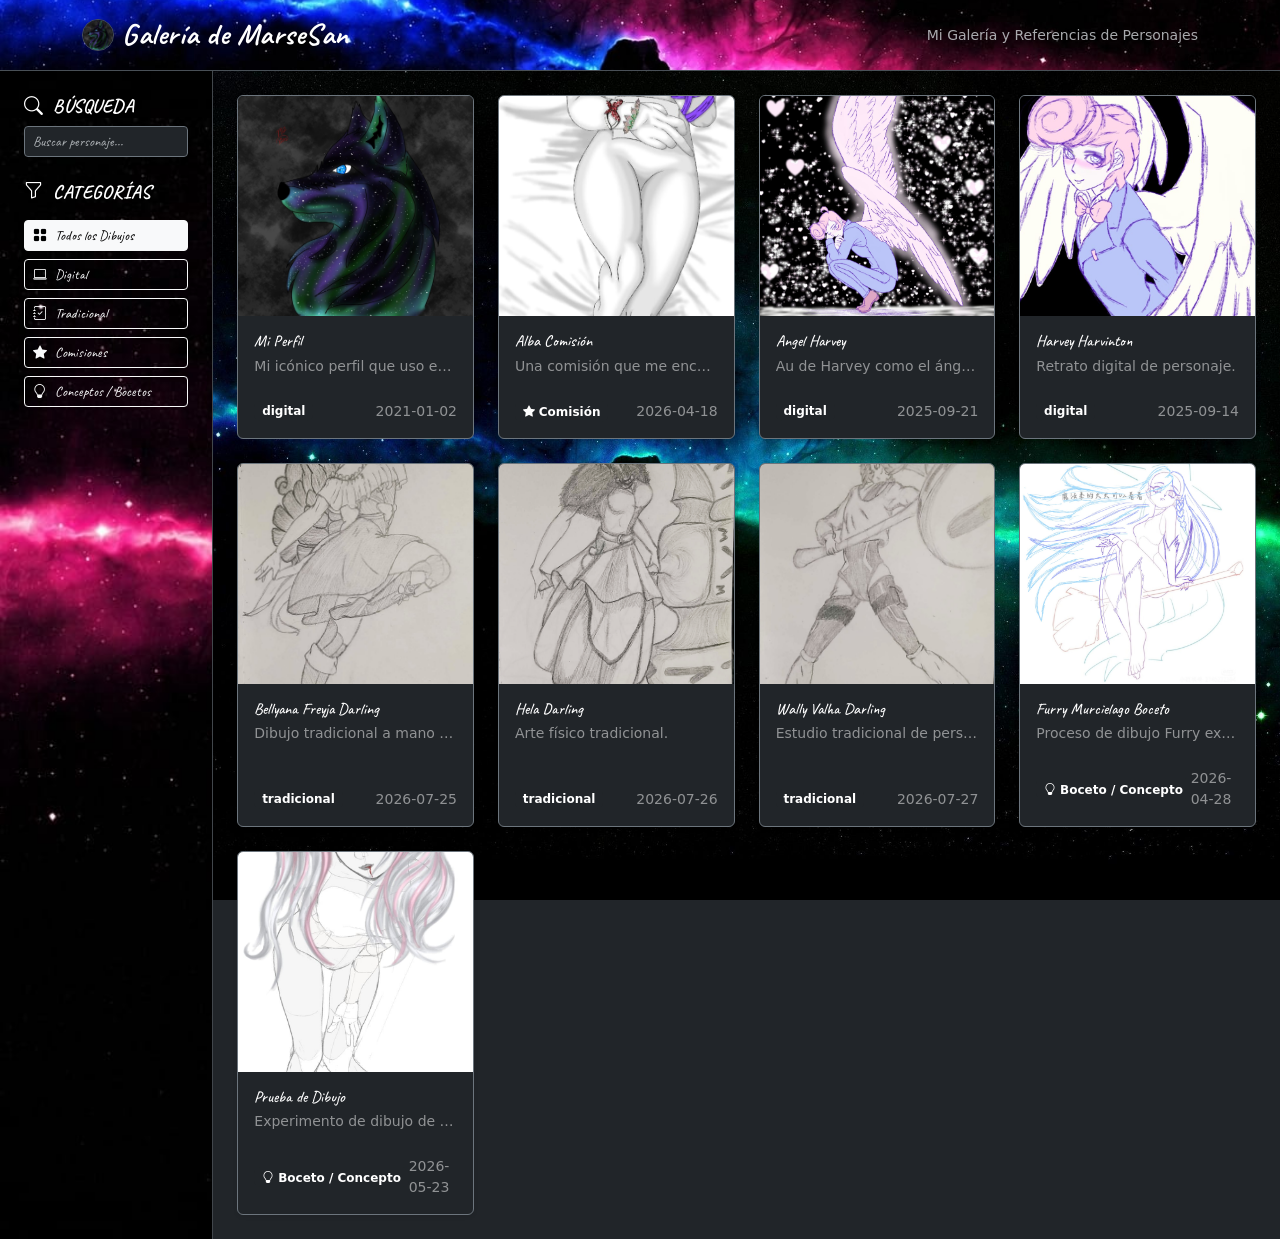
==== index.html @ 89376628 "Add files via upload" ====
<!DOCTYPE html>
<html lang="es" data-bs-theme="dark">
<head>
  <meta charset="UTF-8">
  <meta name="viewport" content="width=device-width, initial-scale=1.0">
  <title>Galería de MarseSan</title>
  <!--Foto de Perfil como Icono-->
  <link rel="icon" href="Atributos/Dibujos/DibujoDigital/Perfil.jpeg" type="image/jpeg">
  <!-- Bootstrap 5 CSS -->
  <link href="https://cdn.jsdelivr.net/npm/bootstrap@5.3.3/dist/css/bootstrap.min.css" rel="stylesheet">
  <!-- Bootstrap Icons -->
  <link rel="stylesheet" href="https://cdn.jsdelivr.net/npm/bootstrap-icons@1.11.3/font/bootstrap-icons.min.css">
  <!-- Estilos Personalizados -->
  <link rel="stylesheet" href="Atributos/css/style.css">
  <!-- Google Fonts: Importar fuente cursiva artística (Caveat) -->
  <link rel="preconnect" href="https://fonts.gstatic.com" crossorigin>
  <link href="https://fonts.googleapis.com/css2?family=Caveat:wght@600;700&display=swap" rel="stylesheet">
</head>
<body>

  <!-- Navegación superior -->
  <nav class="navbar navbar-expand-lg border-bottom galaxy">
    <div class="container">
      <a class="navbar-brand d-flex align-items-center gap-2 text-white font-artistic" href="#">
        <img src="Atributos/Dibujos/DibujoDigital/Perfil.jpeg"
             id="profileTrigger"
             alt="Perfil de Marse"
             class="perfil rounded-circle border border-1 border-white-50"
             style="width: 32px; height: 32px; object-fit: cover; cursor: pointer;">
        <span class="fw-bold cursiva">Galería de MarseSan</span>
      </a>
      <span id="galleryTitle" class="navbar-text small text-body-secondary d-none d-sm-inline">
        Mi Galería y Referencias de Personajes
      </span>
    </div>
  </nav>

  <!-- Contenido Principal -->
  <main class="container-fluid p-0">
    <div class="row g-0">

      <!-- COLUMNA IZQUIERDA (SIDEBAR ESTÁTICO EN SCROLL) -->
      <aside class="col-12 col-md-3 col-lg-2 sidebar-galaxy border-end border-secondary-subtle p-4 sidebar-cursiva">
        <!-- CORREGIDO: Se agregó la etiqueta <div> que faltaba aquí -->
        <div class="sticky-top d-flex flex-column justify-content-between" style="top: 20px; z-index: 10; min-height: calc(100vh - 100px);">
          
          <div>
            <!-- BUSCADOR EN TIEMPO REAL -->
            <h6 class="text-uppercase fw-bold text-white small mb-2">
              <i class="bi bi-search me-1"></i> Búsqueda
            </h6>
            <div class="input-group mb-4">
              <input type="text" id="searchInput" class="form-control form-control-sm bg-dark text-white border-secondary" placeholder="Buscar personaje...">
            </div>

            <!-- CATEGORÍAS Y FILTROS -->
            <h6 class="text-uppercase fw-bold text-white small mb-3">
              <i class="bi bi-funnel me-1"></i> Categorías
            </h6>
            
            <div class="d-flex flex-column gap-2 mb-4">
              <button class="btn btn-sm btn-outline-light active btn-filter text-start w-100" data-filter="all">
                <i class="bi bi-grid-fill me-2"></i>Todos los Dibujos
              </button>
              <button class="btn btn-sm btn-outline-light btn-filter text-start w-100" data-filter="digital">
                <i class="bi bi-laptop me-2"></i>Digital
              </button>
              <button class="btn btn-sm btn-outline-light btn-filter text-start w-100" data-filter="tradicional">
                <i class="bi bi-journal-check me-2"></i>Tradicional
              </button>
              <button class="btn btn-sm btn-outline-light btn-filter text-start w-100" data-filter="comision">
                <i class="bi bi-star-fill me-2"></i>Comisiones
              </button>
              <button class="btn btn-sm btn-outline-light btn-filter text-start w-100" data-filter="concepto">
                <i class="bi bi-lightbulb me-2"></i>Conceptos / Bocetos
              </button>
            </div>
          </div>

          <!-- BOTÓN DE COMISIONES (Oculto por defecto) -->
          <div id="commissionSidebarBtn" class="pt-3 border-top border-secondary mt-auto d-none">
            <button class="btn btn-outline-light w-100 font-artistic d-flex align-items-center justify-content-center gap-2 shadow-sm text-white fw-bold"
                    data-bs-toggle="modal"
                    data-bs-target="#commissionModal">
              <i class="bi bi-palette-fill"></i>
              <span>Encargar Comisión</span>
            </button>
          </div>

        </div>
      </aside>

      <!-- COLUMNA DERECHA (GRID DE GALERÍA) -->
      <section class="col-12 col-md-9 col-lg-10 p-4 dark-galaxy">
        <div class="row g-4" id="galleryGrid">
          <!-- Las tarjetas se inyectan dinámicamente con JavaScript -->
        </div>
      </section>

    </div>
  </main>

  <!-- Modal Visor de Dibujo (Lightbox Protegido) -->
  <div class="modal fade" id="artModal" tabindex="-1" aria-labelledby="modalTitle" aria-hidden="true">
    <div class="modal-dialog modal-xl modal-dialog-centered">
      <div class="modal-content bg-body-tertiary border-secondary">
        <div class="modal-header border-bottom-0">
          <h1 class="modal-title fs-5 font-artistic" id="modalTitle">Título de la Obra</h1>
          <button type="button" class="btn-close" data-bs-dismiss="modal" aria-label="Cerrar"></button>
        </div>
        <div class="modal-body p-3">
          <div class="row g-4">
            
            <!-- Imagen en Alta Res con Capa Protectora -->
            <div class="col-12 col-lg-8 text-center bg-black rounded p-2 d-flex align-items-center justify-content-center position-relative unselectable">
              <img id="modalImage" src="" class="img-fluid rounded protected-image" style="max-height: 75vh; object-fit: contain;" alt="Ilustración">
              <!-- Capa invisible para bloquear clic derecho y descarga directa -->
              <div class="image-protection-overlay"></div>
            </div>
  
            <!-- Detalles Técnicos, Descripción y Comentarios -->
            <div class="col-12 col-lg-4 d-flex flex-column" style="max-height: 75vh;">
              
              <!-- Detalles y Descripción -->
              <div class="mb-2">
                <div class="d-flex align-items-center gap-2 mb-3">
                  <span id="modalCategory" class="badge bg-primary">Categoría</span>
                  <span id="modalDate" class="text-body-secondary small ms-2">Fecha</span>
                </div>
                
                <h6 class="fw-bold"><i class="bi bi-journal-text me-1"></i> Descripción:</h6>
                <p id="modalDescription" class="small text-body-secondary bg-body p-3 rounded border mb-2" style="max-height: 120px; overflow-y: auto;">
                  Detalles de la ilustración.
                </p>
  
                <!-- Botón opcional para ver Lore en Wattpad u otro sitio -->
                <a id="modalLoreBtn" href="#" target="_blank" class="btn btn-sm btn-outline-info w-100 font-artistic d-none">
                  <i class="bi bi-book me-1"></i> Ver Lore de la Historia
                </a>
              </div>
  
              <!-- Nueva Sección de Comentarios (Ocupa el espacio restante) -->
              <div class="d-flex flex-column flex-grow-1 overflow-hidden mt-2">
                <h6 class="fw-bold"><i class="bi bi-chat-dots me-1"></i> Comentarios:</h6>
                
                <!-- Lista de comentarios con Scroll -->
                <div id="commentsList" class="flex-grow-1 p-2 bg-body rounded border mb-2 overflow-y-auto" style="min-height: 120px;">
                  <p class="text-body-secondary small text-center my-3" id="noCommentsText">Sé el primero en comentar esta ilustración ✨</p>
                </div>
  
                <!-- Formulario -->
                <form id="commentForm" class="d-flex flex-column gap-2 mt-auto">
                  <input type="text" id="commentAuthor" class="form-control form-control-sm bg-body text-body" placeholder="Tu usuario de Wattpad" required>
                  <div class="input-group input-group-sm">
                    <input type="text" id="commentText" class="form-control bg-body text-body" placeholder="Escribe un comentario..." required>
                    <button type="submit" class="btn btn-primary font-artistic">
                      <i class="bi bi-send-fill"></i>
                    </button>
                  </div>
                </form>
              </div>
  
              <!-- Control de descarga exclusivo para Modo Admin -->
              <div id="adminControls" class="pt-3 border-top mt-3 d-none">
                <a id="modalDownload" href="#" download class="btn btn-warning btn-sm w-100 font-artistic">
                  <i class="bi bi-download me-1"></i> Descargar Imagen Original (Admin)
                </a>
              </div>
  
            </div>
  
          </div>
        </div>
      </div>
    </div>
  </div>

  <!-- Modal de Contacto por Discord para Comisiones -->
  <div class="modal fade" id="commissionModal" tabindex="-1" aria-labelledby="commissionModalTitle" aria-hidden="true">
    <div class="modal-dialog modal-dialog-centered">
      <div class="modal-content bg-body-tertiary border-secondary text-white">
        <div class="modal-header border-bottom-0">
          <h5 class="modal-title font-artistic" id="commissionModalTitle">✨ Solicitar Comisión de Arte</h5>
          <button type="button" class="btn-close" data-bs-dismiss="modal" aria-label="Cerrar"></button>
        </div>
        <div class="modal-body p-4 text-center">
          <i class="bi bi-palette fs-1 text-white mb-2"></i>
          <h6 class="font-artistic text-white fs-5 mb-2">¡Hablemos de tu idea!</h6>
          
          <p class="small text-white-50 mb-3">
            Actualmente gestiono las comisiones de manera directa por <strong>Discord</strong> para acordar referencias, detalles y precios cómodamente.
          </p>

          <!-- Caja con tu nombre de usuario (Estilo Oscuro con Bordes Blancos) -->
          <div class="input-group input-group-sm mb-3">
            <span class="input-group-text bg-black text-white border-white">
              <i class="bi bi-discord"></i>
            </span>
            <input type="text" id="discordUserTag" class="form-control bg-black text-white border-white text-center font-monospace" value="marselinesantillan" readonly>
            <button class="btn btn-outline-light" type="button" id="btnCopyDiscord" title="Copiar Usuario">
              <i class="bi bi-copy"></i>
            </button>
          </div>

          <div class="d-grid gap-2">
            <a href="https://discord.com/users/804399010760228956" target="_blank" class="btn btn-outline-light font-artistic fw-bold">
              <i class="bi bi-chat-dots-fill me-1"></i> Abrir Chat / Enviar Solicitud en Discord
            </a>
          </div>
        </div>
      </div>
    </div>
  </div>

  <!-- Scripts: Bootstrap JS y Lógica de Interacción -->
  <script src="https://cdn.jsdelivr.net/npm/bootstrap@5.3.3/dist/js/bootstrap.bundle.min.js"></script>
  <script src="Atributos/js/main.js"></script>
</body>
</html>
---- Atributos/css/style.css ----
/* Estilos personalizados para la Galería de Arte MarseSan */

/* Tipografía Artística (Caveat) */
.cursiva {
  font-family: 'Caveat', cursive;
  font-size: 1.85rem;
  letter-spacing: 0.5px;
}

.sidebar-cursiva {
  font-family: 'Caveat', cursive;
  font-size: 1.35rem;
  letter-spacing: 0.5px;
}

.font-artistic {
  font-family: 'Caveat', cursive;
}

/* Efecto Hover en Tarjetas de la Galería */
.card-hover {
  transition: transform 0.2s ease-in-out, box-shadow 0.2s ease-in-out;
}

.card-hover:hover {
  transform: translateY(-5px);
  box-shadow: 0 10px 20px rgba(0, 0, 0, 0.5) !important;
}

/* Estilos de Fondos Temáticos (Galaxia) */
.galaxy {
  background-image: url('../Fondos/GalaxiaBlue.jpeg');
  background-size: cover;
  background-position: center;
  border-bottom: 1px solid rgba(255, 255, 255, 0.1);
}

.sidebar-galaxy {
  background-image: url('../Fondos/Galaxia.jpeg');
  background-size: cover;
  background-position: left center;
  border-right: 1px solid rgba(255, 255, 255, 0.1);
  min-height: 100vh;
}

.dark-galaxy {
  background-color: #050508;
  background-image: url('../Fondos/GalaxiaDark.jpg');
  background-size: cover;
  background-position: center;
  background-attachment: fixed;
  min-height: 100vh;
}

/* Foto de Perfil */
.perfil {
  width: 32px;
  height: 32px;
  object-fit: cover;
  transition: border-color 0.3s ease;
}

/* --- PROTECCIÓN DE ARTE Y CAPA ANTI-DESCARGA --- */
.unselectable, 
.protected-image {
  -webkit-user-select: none;
  -moz-user-select: none;
  -ms-user-select: none;
  user-select: none;
  -webkit-user-drag: none;
}

/* Capa transparente sobre la imagen en el modal */
.image-protection-overlay {
  position: absolute;
  top: 0;
  left: 0;
  width: 100%;
  height: 100%;
  z-index: 10;
  background: transparent;
}

.sidebar {
  min-height: calc(100vh - 70px);
}
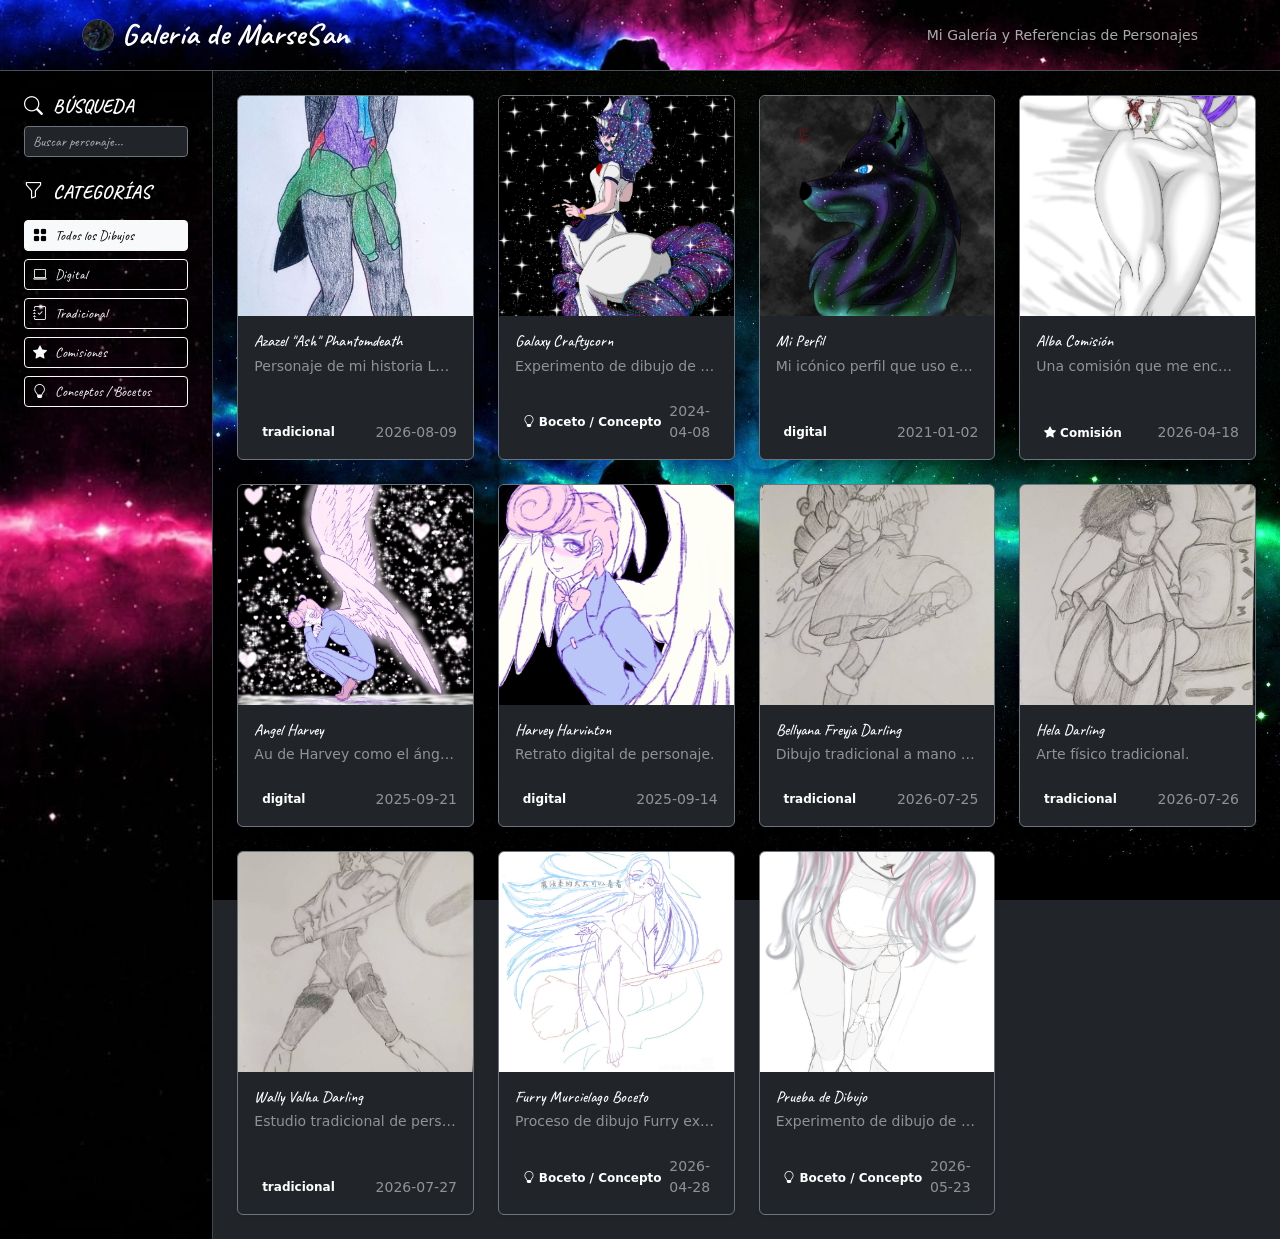
==== commit 44b63347: "Update Firebase index.html" ====
--- a/index.html
+++ b/index.html
@@ -41,7 +41,6 @@
 
       <!-- COLUMNA IZQUIERDA (SIDEBAR ESTÁTICO EN SCROLL) -->
       <aside class="col-12 col-md-3 col-lg-2 sidebar-galaxy border-end border-secondary-subtle p-4 sidebar-cursiva">
-        <!-- CORREGIDO: Se agregó la etiqueta <div> que faltaba aquí -->
         <div class="sticky-top d-flex flex-column justify-content-between" style="top: 20px; z-index: 10; min-height: calc(100vh - 100px);">
           
           <div>
@@ -139,7 +138,7 @@
                 </a>
               </div>
   
-              <!-- Nueva Sección de Comentarios (Ocupa el espacio restante) -->
+              <!-- Nueva Sección de Comentarios -->
               <div class="d-flex flex-column flex-grow-1 overflow-hidden mt-2">
                 <h6 class="fw-bold"><i class="bi bi-chat-dots me-1"></i> Comentarios:</h6>
                 
@@ -191,7 +190,7 @@
             Actualmente gestiono las comisiones de manera directa por <strong>Discord</strong> para acordar referencias, detalles y precios cómodamente.
           </p>
 
-          <!-- Caja con tu nombre de usuario (Estilo Oscuro con Bordes Blancos) -->
+          <!-- Caja con tu nombre de usuario -->
           <div class="input-group input-group-sm mb-3">
             <span class="input-group-text bg-black text-white border-white">
               <i class="bi bi-discord"></i>
@@ -212,8 +211,39 @@
     </div>
   </div>
 
-  <!-- Scripts: Bootstrap JS y Lógica de Interacción -->
+  <!-- Scripts: Bootstrap JS -->
   <script src="https://cdn.jsdelivr.net/npm/bootstrap@5.3.3/dist/js/bootstrap.bundle.min.js"></script>
+
+  <!-- Inicialización de Firebase SDK con tus credenciales exactas -->
+  <script type="module">
+    import { initializeApp } from "https://www.gstatic.com/firebasejs/10.8.0/firebase-app.js";
+    import { 
+      getFirestore, 
+      collection, 
+      addDoc, 
+      query, 
+      where, 
+      onSnapshot, 
+      serverTimestamp 
+    } from "https://www.gstatic.com/firebasejs/10.8.0/firebase-firestore.js";
+
+    const firebaseConfig = {
+      apiKey: "AIzaSyBrIcFw7ixTo7_dsSouek-bVeg6BlB0jHw",
+      authDomain: "galeria-de-marsesan.firebaseapp.com",
+      projectId: "galeria-de-marsesan",
+      storageBucket: "galeria-de-marsesan.firebasestorage.app",
+      messagingSenderId: "34057008394",
+      appId: "1:34057008394:web:5a82519481ba6609a3f6f3"
+    };
+
+    const app = initializeApp(firebaseConfig);
+    const db = getFirestore(app);
+
+    window.dbFirestore = db;
+    window.fsMethods = { collection, addDoc, query, where, onSnapshot, serverTimestamp };
+  </script>
+
+  <!-- Lógica de Interacción Principal -->
   <script src="Atributos/js/main.js"></script>
 </body>
-</html>+</html>
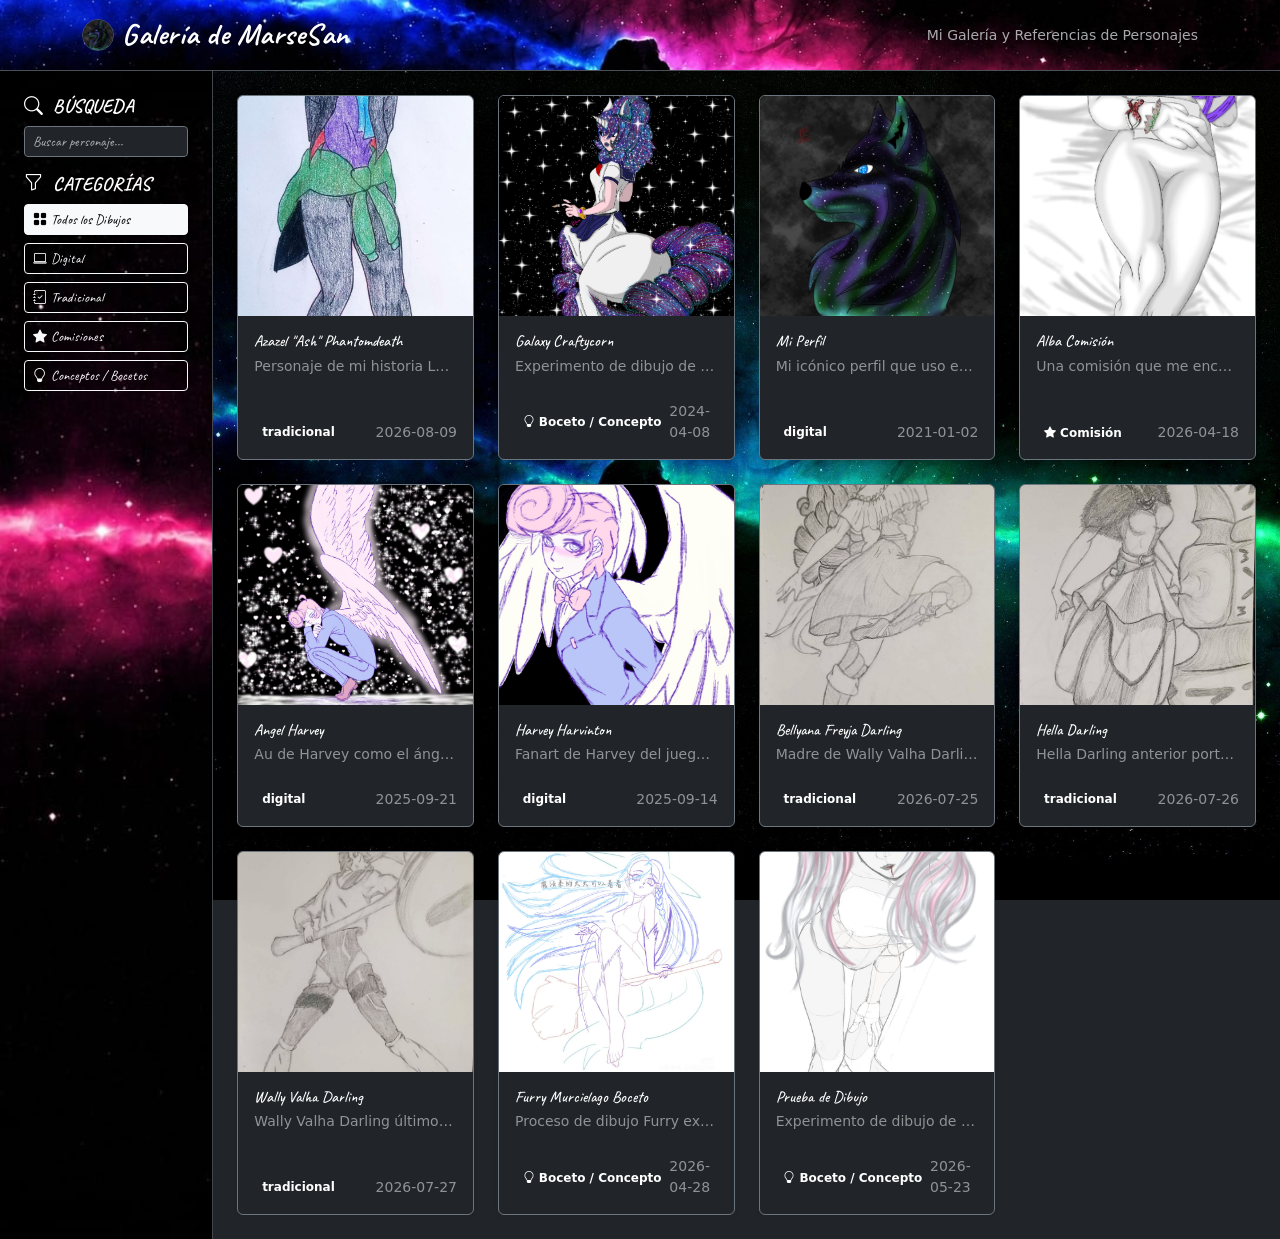
==== commit 38a721fa: "Celular index.html" ====
--- a/index.html
+++ b/index.html
@@ -39,46 +39,46 @@
   <main class="container-fluid p-0">
     <div class="row g-0">
 
-      <!-- COLUMNA IZQUIERDA (SIDEBAR ESTÁTICO EN SCROLL) -->
-      <aside class="col-12 col-md-3 col-lg-2 sidebar-galaxy border-end border-secondary-subtle p-4 sidebar-cursiva">
-        <div class="sticky-top d-flex flex-column justify-content-between" style="top: 20px; z-index: 10; min-height: calc(100vh - 100px);">
+      <!-- COLUMNA IZQUIERDA (SIDEBAR ADAPTATIVO EN CELULARES) -->
+      <aside class="col-12 col-md-3 col-lg-2 sidebar-galaxy border-end border-secondary-subtle p-3 p-md-4 sidebar-cursiva">
+        <div class="sticky-top d-flex flex-column justify-content-between sidebar-content-container">
           
           <div>
             <!-- BUSCADOR EN TIEMPO REAL -->
             <h6 class="text-uppercase fw-bold text-white small mb-2">
               <i class="bi bi-search me-1"></i> Búsqueda
             </h6>
-            <div class="input-group mb-4">
+            <div class="input-group mb-3">
               <input type="text" id="searchInput" class="form-control form-control-sm bg-dark text-white border-secondary" placeholder="Buscar personaje...">
             </div>
 
             <!-- CATEGORÍAS Y FILTROS -->
-            <h6 class="text-uppercase fw-bold text-white small mb-3">
+            <h6 class="text-uppercase fw-bold text-white small mb-2">
               <i class="bi bi-funnel me-1"></i> Categorías
             </h6>
             
-            <div class="d-flex flex-column gap-2 mb-4">
-              <button class="btn btn-sm btn-outline-light active btn-filter text-start w-100" data-filter="all">
-                <i class="bi bi-grid-fill me-2"></i>Todos los Dibujos
-              </button>
-              <button class="btn btn-sm btn-outline-light btn-filter text-start w-100" data-filter="digital">
-                <i class="bi bi-laptop me-2"></i>Digital
-              </button>
-              <button class="btn btn-sm btn-outline-light btn-filter text-start w-100" data-filter="tradicional">
-                <i class="bi bi-journal-check me-2"></i>Tradicional
-              </button>
-              <button class="btn btn-sm btn-outline-light btn-filter text-start w-100" data-filter="comision">
-                <i class="bi bi-star-fill me-2"></i>Comisiones
-              </button>
-              <button class="btn btn-sm btn-outline-light btn-filter text-start w-100" data-filter="concepto">
-                <i class="bi bi-lightbulb me-2"></i>Conceptos / Bocetos
+            <div class="d-flex flex-md-column gap-2 mb-3 filter-scroll-container">
+              <button class="btn btn-sm btn-outline-light active btn-filter text-start text-nowrap" data-filter="all">
+                <i class="bi bi-grid-fill me-1"></i>Todos los Dibujos
+              </button>
+              <button class="btn btn-sm btn-outline-light btn-filter text-start text-nowrap" data-filter="digital">
+                <i class="bi bi-laptop me-1"></i>Digital
+              </button>
+              <button class="btn btn-sm btn-outline-light btn-filter text-start text-nowrap" data-filter="tradicional">
+                <i class="bi bi-journal-check me-1"></i>Tradicional
+              </button>
+              <button class="btn btn-sm btn-outline-light btn-filter text-start text-nowrap" data-filter="comision">
+                <i class="bi bi-star-fill me-1"></i>Comisiones
+              </button>
+              <button class="btn btn-sm btn-outline-light btn-filter text-start text-nowrap" data-filter="concepto">
+                <i class="bi bi-lightbulb me-1"></i>Conceptos / Bocetos
               </button>
             </div>
           </div>
 
           <!-- BOTÓN DE COMISIONES (Oculto por defecto) -->
-          <div id="commissionSidebarBtn" class="pt-3 border-top border-secondary mt-auto d-none">
-            <button class="btn btn-outline-light w-100 font-artistic d-flex align-items-center justify-content-center gap-2 shadow-sm text-white fw-bold"
+          <div id="commissionSidebarBtn" class="pt-2 border-top border-secondary mt-auto d-none">
+            <button class="btn btn-outline-light w-100 font-artistic d-flex align-items-center justify-content-center gap-2 shadow-sm text-white fw-bold btn-sm"
                     data-bs-toggle="modal"
                     data-bs-target="#commissionModal">
               <i class="bi bi-palette-fill"></i>
@@ -116,7 +116,7 @@
               <!-- Capa invisible para bloquear clic derecho y descarga directa -->
               <div class="image-protection-overlay"></div>
             </div>
-  
+
             <!-- Detalles Técnicos, Descripción y Comentarios -->
             <div class="col-12 col-lg-4 d-flex flex-column" style="max-height: 75vh;">
               
@@ -131,13 +131,13 @@
                 <p id="modalDescription" class="small text-body-secondary bg-body p-3 rounded border mb-2" style="max-height: 120px; overflow-y: auto;">
                   Detalles de la ilustración.
                 </p>
-  
+
                 <!-- Botón opcional para ver Lore en Wattpad u otro sitio -->
                 <a id="modalLoreBtn" href="#" target="_blank" class="btn btn-sm btn-outline-info w-100 font-artistic d-none">
                   <i class="bi bi-book me-1"></i> Ver Lore de la Historia
                 </a>
               </div>
-  
+
               <!-- Nueva Sección de Comentarios -->
               <div class="d-flex flex-column flex-grow-1 overflow-hidden mt-2">
                 <h6 class="fw-bold"><i class="bi bi-chat-dots me-1"></i> Comentarios:</h6>
@@ -146,7 +146,7 @@
                 <div id="commentsList" class="flex-grow-1 p-2 bg-body rounded border mb-2 overflow-y-auto" style="min-height: 120px;">
                   <p class="text-body-secondary small text-center my-3" id="noCommentsText">Sé el primero en comentar esta ilustración ✨</p>
                 </div>
-  
+
                 <!-- Formulario -->
                 <form id="commentForm" class="d-flex flex-column gap-2 mt-auto">
                   <input type="text" id="commentAuthor" class="form-control form-control-sm bg-body text-body" placeholder="Tu usuario de Wattpad" required>
@@ -158,16 +158,16 @@
                   </div>
                 </form>
               </div>
-  
+
               <!-- Control de descarga exclusivo para Modo Admin -->
               <div id="adminControls" class="pt-3 border-top mt-3 d-none">
                 <a id="modalDownload" href="#" download class="btn btn-warning btn-sm w-100 font-artistic">
                   <i class="bi bi-download me-1"></i> Descargar Imagen Original (Admin)
                 </a>
               </div>
-  
-            </div>
-  
+
+            </div>
+
           </div>
         </div>
       </div>
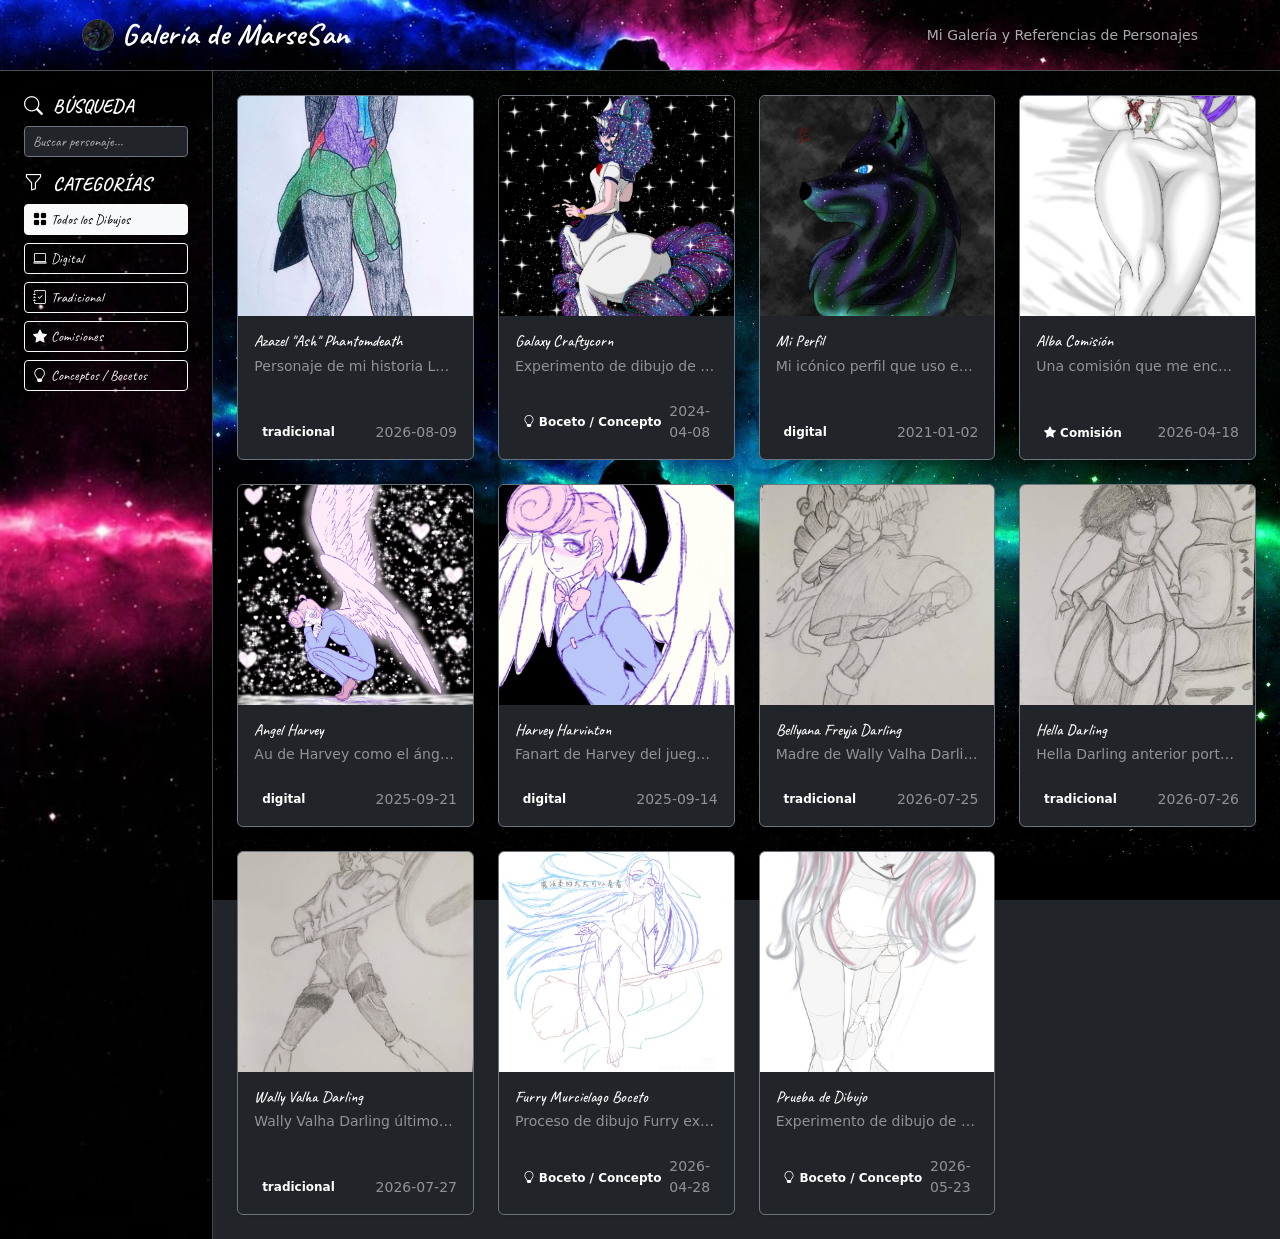
==== commit 33edad55: "Update index.html" ====
--- a/index.html
+++ b/index.html
@@ -6,6 +6,11 @@
   <title>Galería de MarseSan</title>
   <!--Foto de Perfil como Icono-->
   <link rel="icon" href="Atributos/Dibujos/DibujoDigital/Perfil.jpeg" type="image/jpeg">
+  <!-- Icono para Accesos Directos en Pantalla de Inicio (Android / iOS) -->
+  <link rel="icon" href="Atributos/Dibujos/DibujoDigital/Perfil.jpeg" type="image/jpeg">
+  <link rel="apple-touch-icon" href="Atributos/Dibujos/DibujoDigital/Perfil.jpeg">
+  <!-- Archivo de Configuración de Web App en carpeta propia -->
+  <link rel="manifest" href="Atributos/json/manifest.json">
   <!-- Bootstrap 5 CSS -->
   <link href="https://cdn.jsdelivr.net/npm/bootstrap@5.3.3/dist/css/bootstrap.min.css" rel="stylesheet">
   <!-- Bootstrap Icons -->
--- a/Atributos/css/style.css
+++ b/Atributos/css/style.css
@@ -40,7 +40,6 @@
   background-size: cover;
   background-position: left center;
   border-right: 1px solid rgba(255, 255, 255, 0.1);
-  min-height: 100vh;
 }
 
 .dark-galaxy {
@@ -81,6 +80,47 @@
   background: transparent;
 }
 
-.sidebar {
-  min-height: calc(100vh - 70px);
-}+
+/* --- AJUSTES RESPONSIVE (MÓVIL VS ESCRITORIO) --- */
+
+/* Solo para pantallas grandes (Laptops y Computadoras de escritorio) */
+@media (min-width: 768px) {
+  .sidebar-galaxy,
+  .sidebar {
+    min-height: calc(100vh - 70px);
+  }
+
+  .sidebar-content-container {
+    top: 20px;
+    z-index: 10;
+    min-height: calc(100vh - 100px);
+  }
+}
+
+/* Solo para celulares y dispositivos pequeños */
+@media (max-width: 767.98px) {
+  .sidebar-galaxy,
+  .sidebar {
+    min-height: auto !important;
+  }
+
+  .sidebar-content-container {
+    min-height: auto !important;
+  }
+
+  /* Hace que las categorías sean una barra deslizante horizontal */
+  .filter-scroll-container {
+    overflow-x: auto;
+    white-space: nowrap;
+    padding-bottom: 6px;
+  }
+
+  .filter-scroll-container::-webkit-scrollbar {
+    height: 3px;
+  }
+
+  .filter-scroll-container::-webkit-scrollbar-thumb {
+    background: rgba(255, 255, 255, 0.25);
+    border-radius: 3px;
+  }
+}
